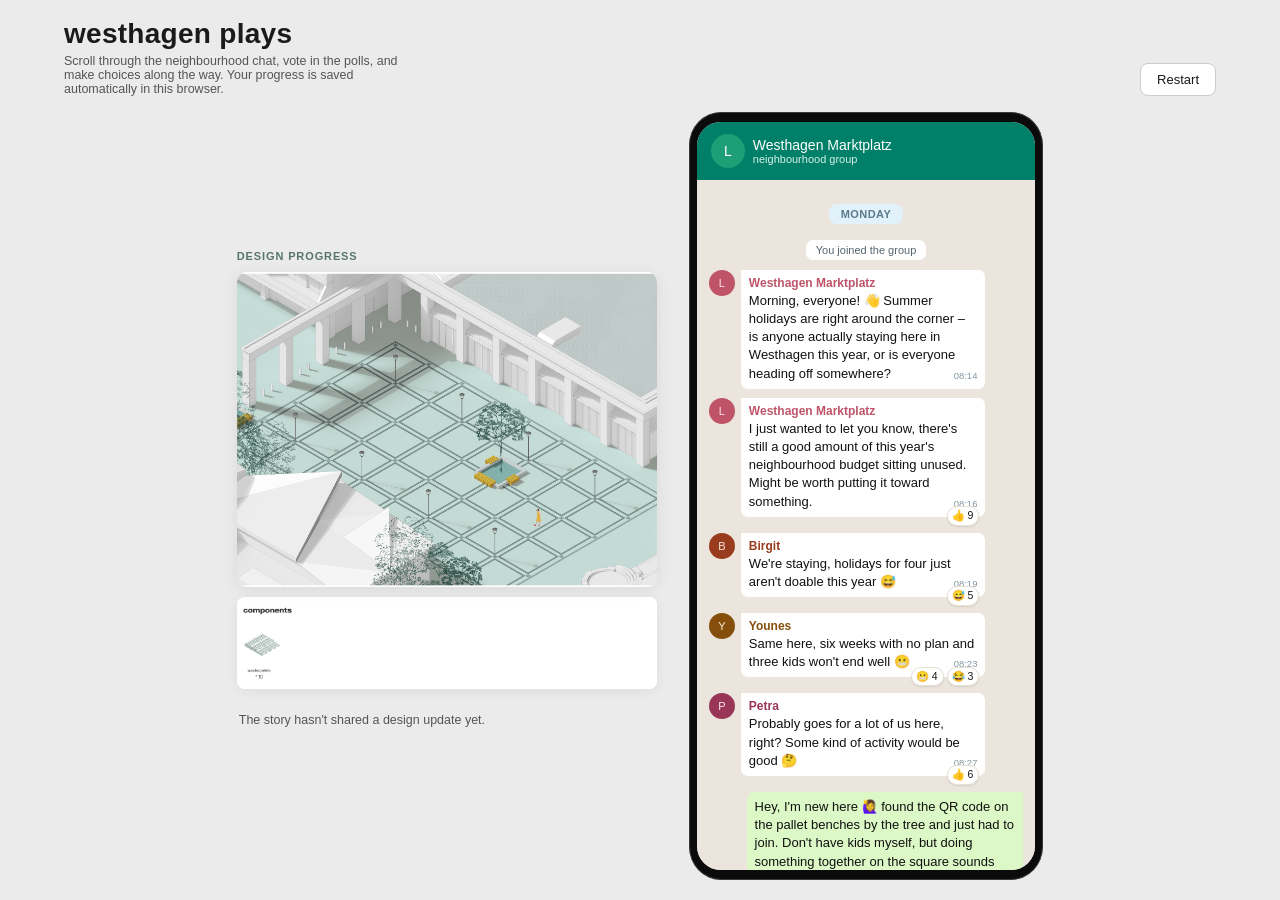
==== demo/WesthagenMarktplatz_Interactive/index.html @ 63fa0240 "Add Demo 3: WesthagenMarktplatz Interactive (scrollable, iPad-tuned) Scrollable/interactive rebuild " ====
<!DOCTYPE html>
<html lang="en">
<head>
<meta charset="UTF-8">
<meta name="viewport" content="width=device-width, initial-scale=1">
<title>Westhagen Plays — Interactive Chat</title>
<link rel="stylesheet" href="style.css">
</head>
<body>

<header class="pagehead">
  <div>
    <h1>westhagen plays</h1>
    <p>Scroll through the neighbourhood chat, vote in the polls, and make choices along the way. Your progress is saved automatically in this browser.</p>
  </div>
  <button class="restart-btn" id="restartBtn" type="button">Restart</button>
</header>

<main class="layout">
  <section class="design-col" aria-label="Current design stage">
    <div class="stage-label">Design progress</div>
    <div class="stage-frame">
      <img id="stageIso" alt="Current design stage">
    </div>
    <div class="materials-strip">
      <img id="stageMaterials" alt="Materials for current stage">
    </div>
    <p class="stage-caption" id="stageCaption">The story hasn't shared a design update yet.</p>
  </section>

  <section class="phone-wrap" aria-label="Chat">
    <div class="phone-frame">
      <div class="screen">
        <div class="waheader">
          <div class="avatar">L</div>
          <div class="meta">
            <div class="title">Westhagen Marktplatz</div>
            <div class="sub">neighbourhood group</div>
          </div>
        </div>
        <div class="chatbody" id="chatbody"></div>
      </div>
    </div>
  </section>
</main>

<script src="story.js"></script>
<script src="engine.js"></script>
</body>
</html>
---- demo/WesthagenMarktplatz_Interactive/style.css ----
:root{
  --font-display: 'BB Torsos Pro', 'Inter', -apple-system, BlinkMacSystemFont, "Segoe UI", Roboto, Helvetica, Arial, sans-serif;
  --font-sans: -apple-system, BlinkMacSystemFont, "Segoe UI", Roboto, Helvetica, Arial, sans-serif;
  --ink:#1a1a1a;
  --accent-terracotta:#c0505d;
  --accent-yellow:#dbbb43;
  --accent-sage:#57756d;
}
*{box-sizing:border-box;}
html,body{height:100%;}
/*
  Primary target: iPad 11" (2360×1640 px @264ppi, e.g. iPad Air 11"/iPad Pro 11"),
  landscape, device pixel ratio 2 → logical/CSS viewport ≈ 1180×820px.
  Layout is built with 100vh + flex + aspect-ratio (not hardcoded px) so it locks
  to that viewport exactly while still holding up if Safari's chrome shaves a
  few px off, or the page is opened at a nearby size.
*/
body{
  margin:0; background:#ebebeb; font-family:var(--font-display); color:var(--ink);
  display:flex; flex-direction:column; align-items:center; height:100vh; overflow:hidden;
}

/* ── page header ── */
.pagehead{
  flex:0 0 auto; width:100%; max-width:1200px; padding:18px 24px 8px; display:flex;
  justify-content:space-between; align-items:flex-end; gap:16px;
}
.pagehead h1{margin:0; font-size:clamp(20px,2.6vw,28px); letter-spacing:.01em;}
.pagehead p{margin:4px 0 0; font-size:12.5px; color:#555; max-width:52ch;}
.restart-btn{
  flex:0 0 auto; border:1px solid #ccc; background:#fff; border-radius:8px;
  padding:8px 16px; font-size:13px; font-family:var(--font-sans); cursor:pointer;
  color:var(--ink); transition:background .15s ease;
}
.restart-btn:hover{background:#f2f2f2;}

/* ── layout ── */
.layout{
  flex:1 1 auto; min-height:0; width:100%; max-width:1200px; padding:8px 24px 20px;
  display:flex; gap:32px; align-items:stretch; justify-content:center;
}

/* ── left: design column ── */
.design-col{
  flex:0 1 420px; min-width:0; align-self:center;
  display:flex; flex-direction:column; gap:10px;
}
.design-col .stage-frame{
  border-radius:10px; overflow:hidden; background:#fff; box-shadow:0 2px 16px rgba(0,0,0,.08);
  aspect-ratio:4/3; position:relative;
}
.design-col .stage-frame img{
  width:100%; height:100%; object-fit:cover; display:block;
  opacity:0; transition:opacity .4s ease;
}
.design-col .stage-frame img.shown{opacity:1;}
.design-col .materials-strip{
  border-radius:8px; overflow:hidden; background:#fff; box-shadow:0 2px 12px rgba(0,0,0,.06);
}
.design-col .materials-strip img{width:100%; display:block;}
.design-col .stage-caption{font-size:12.5px; color:#555; line-height:1.4; padding:0 2px;}
.design-col .stage-label{
  font-size:11px; font-weight:700; letter-spacing:.08em; text-transform:uppercase;
  color:var(--accent-sage);
}

/* ── right: phone ── */
.phone-wrap{flex:0 0 auto; height:100%; display:flex; align-items:center; justify-content:center;}
.phone-frame{
  /* fixed 19.5:9 phone aspect ratio, always — height comes from the available
     row height, width is derived from it, never the other way round */
  height:100%; max-height:100%; width:auto; aspect-ratio:9/19.5;
  overflow:hidden; background:#0b0b0b; border-radius:9%/4.3%; padding:2.5% 2%;
  border:1px solid #3a3a3a; display:flex; flex-direction:column;
}
.screen{
  flex:1 1 auto; min-height:0; min-width:0; background:#ECE5DD;
  border-radius:7%/3.2%; overflow:hidden; display:flex; flex-direction:column;
  font-family:var(--font-sans); position:relative;
}
.waheader{
  flex:0 0 auto; background:#008069; display:flex; align-items:center;
  gap:8px; padding:12px 14px; color:#fff;
}
.waheader .avatar{
  width:34px; height:34px; border-radius:50%; background:#1d9e75;
  display:flex; align-items:center; justify-content:center; font-size:14px;
  font-weight:500; flex-shrink:0;
}
.waheader .meta{flex:1; min-width:0;}
.waheader .title{font-size:14px; font-weight:500;}
.waheader .sub{font-size:11px; color:#d7efe8;}
.chatbody{
  flex:1 1 auto; min-height:0; background:#ECE5DD;
  padding:14px 12px 8px; display:flex; flex-direction:column; gap:2px;
  overflow-y:auto; scroll-behavior:smooth;
}
.row{display:flex; gap:6px; max-width:88%; margin-bottom:7px; opacity:0; transform:translateY(6px);}
.row.in{animation:rise .28s ease forwards;}
.row.outgoing{align-self:flex-end;}
.row.has-reactions{margin-bottom:14px;}
@keyframes rise{to{opacity:1; transform:translateY(0);}}
.av{
  width:26px; height:26px; border-radius:50%; display:flex; align-items:center;
  justify-content:center; font-size:11px; font-weight:500; flex-shrink:0; color:#fff;
}
.bubble{background:#fff; border-radius:0 7px 7px 7px; padding:6px 8px 6px; position:relative; min-width:0;}
.bubble.outgoing{background:#dcf8c6; border-radius:7px 0 7px 7px;}
.bubble .name{font-size:12px; font-weight:600; margin-bottom:2px;}
.bubble .text{font-size:13px; color:#111; line-height:1.4; white-space:pre-wrap;}
.time{font-size:9.5px; color:#8696a0; float:right; margin-left:8px; margin-top:4px;}
.system{text-align:center; margin:6px 0 10px; align-self:center; opacity:0;}
.system.in{animation:rise .28s ease forwards;}
.system span{background:#fff; color:#54656f; font-size:11px; padding:4px 10px; border-radius:7px;}
.system.event span{background:var(--accent-terracotta); color:#fff; font-weight:600;}
.date-sep{text-align:center; margin:10px 0; align-self:center; opacity:0;}
.date-sep.in{animation:rise .28s ease forwards;}
.date-sep span{
  background:#e1f2fb; color:#5a7a8a; font-size:11px; font-weight:600;
  padding:4px 12px; border-radius:8px; text-transform:uppercase; letter-spacing:.04em;
}
.msg-reactions{position:absolute; bottom:-9px; right:6px; display:flex; gap:3px;}
.bubble.outgoing .msg-reactions{right:auto; left:6px;}
.reaction-pill{
  background:#fff; border:1px solid #e7e0d4; border-radius:10px;
  padding:1px 5px 1px 4px; font-size:10.5px; line-height:1.5;
  display:inline-flex; align-items:center; gap:3px; box-shadow:0 1px 2px rgba(0,0,0,.10);
  white-space:nowrap;
}

/* ── polls ── */
.poll-bubble{background:#fff; border-radius:0 7px 7px 7px; padding:8px 9px; min-width:210px;}
.poll-bubble .name{font-size:12px; font-weight:600; margin-bottom:5px;}
.poll-q{font-size:13px; font-weight:600; color:#111; line-height:1.3; margin-bottom:7px;}
.poll-opt{
  position:relative; overflow:hidden; border:1px solid #d7dbdd; border-radius:7px;
  padding:7px 9px; margin-bottom:5px; font-size:12.5px; color:#111; cursor:pointer;
  transition:border-color .2s ease;
}
.poll-opt:hover{border-color:#b9c0c4;}
.poll-opt.disabled{cursor:default;}
.poll-fill{position:absolute; inset:0; width:0%; background:rgba(87,117,109,.16); transition:width .6s ease; z-index:0;}
.poll-opt-row{position:relative; z-index:1; display:flex; align-items:center; gap:7px;}
.poll-opt .dot{
  width:14px; height:14px; border-radius:50%; border:1.5px solid #8696a0; display:inline-block;
  flex-shrink:0; transition:background .2s ease,border-color .2s ease;
}
.poll-opt.multi .dot{border-radius:4px;}
.poll-opt .dot.selected{background:var(--accent-sage); border-color:var(--accent-sage);}
.poll-label{flex:1 1 auto;}
.poll-pct{font-weight:700; color:var(--accent-sage); font-size:11.5px; display:none;}
.poll-opt.voted .poll-pct{display:inline;}
.poll-meta{display:flex; justify-content:space-between; margin-top:2px;}
.poll-total-votes{font-size:9.5px; color:#8696a0;}
.poll-submit{
  margin-top:2px; width:100%; border:none; background:var(--accent-sage); color:#fff;
  border-radius:7px; padding:7px 0; font-size:12px; font-weight:600; font-family:inherit;
  cursor:pointer;
}
.poll-submit:disabled{opacity:.5; cursor:default;}

/* ── image / file bubbles ── */
.img-msg-bubble{background:#fff; border-radius:0 7px 7px 7px; padding:4px; max-width:220px;}
.img-msg-bubble .name{font-size:12px; font-weight:600; margin:2px 6px 5px;}
.img-msg-bubble .img-wrap{border-radius:6px; overflow:hidden; line-height:0;}
.img-msg-bubble .img-wrap img{width:100%; display:block;}
.img-msg-bubble .caption{font-size:11.5px; color:#333; padding:6px 6px 2px; line-height:1.35;}
.file-msg-bubble{background:#fff; border-radius:0 7px 7px 7px; padding:8px 9px; max-width:230px;}
.file-msg-bubble .name{font-size:12px; font-weight:600; margin-bottom:5px;}
.file-card{display:flex; align-items:center; gap:8px;}
.file-card .file-icon{
  width:34px; height:34px; border-radius:6px; background:#c5453f; color:#fff;
  display:flex; align-items:center; justify-content:center; font-size:16px; flex-shrink:0;
}
.file-card .file-meta{min-width:0; overflow:hidden;}
.file-card .file-name{font-size:11.5px; font-weight:700; color:#111; white-space:nowrap; overflow:hidden; text-overflow:ellipsis;}
.file-card .file-sub{font-size:10px; color:#8696a0; margin-top:1px;}

/* ── choice points ── */
.choice-block{align-self:center; max-width:92%; margin:10px 0 16px; opacity:0;}
.choice-block.in{animation:rise .28s ease forwards;}
.choice-prompt{font-size:12px; color:#54656f; text-align:center; margin-bottom:8px;}
.choice-buttons{display:flex; flex-direction:column; gap:7px;}
.choice-btn{
  border:1.5px solid var(--accent-sage); background:#fff; color:var(--accent-sage);
  border-radius:16px; padding:8px 16px; font-size:12.5px; font-weight:600;
  font-family:var(--font-sans); cursor:pointer; transition:background .15s ease,color .15s ease;
}
.choice-btn:hover{background:var(--accent-sage); color:#fff;}
.choice-btn.chosen{background:var(--accent-sage); color:#fff;}

/* ── ending ── */
.ending-block{
  align-self:center; max-width:92%; text-align:center; margin:18px 0; opacity:0;
  background:#fff; border-radius:10px; padding:16px 18px; box-shadow:0 2px 10px rgba(0,0,0,.08);
}
.ending-block.in{animation:rise .28s ease forwards;}
.ending-block .ending-title{
  font-size:13px; font-weight:700; letter-spacing:.06em; text-transform:uppercase;
  color:var(--accent-terracotta); margin-bottom:6px;
}
.ending-block .ending-text{font-size:13px; color:#333; line-height:1.45;}

/* ── typing indicator ── */
.typing-bubble{background:#fff; border-radius:0 7px 7px 7px; padding:9px 12px; display:flex; gap:4px; align-items:center;}
.typing-bubble .dot{width:5px; height:5px; border-radius:50%; background:#8696a0; animation:bounce 1s infinite ease-in-out;}
.typing-bubble .dot:nth-child(2){animation-delay:.15s;}
.typing-bubble .dot:nth-child(3){animation-delay:.3s;}
@keyframes bounce{0%,80%,100%{transform:translateY(0); opacity:.4;} 40%{transform:translateY(-3px); opacity:1;}}

.row.instant, .system.instant, .date-sep.instant, .choice-block.instant, .ending-block.instant{
  animation:none; opacity:1; transform:none;
}

@media (max-width:820px){
  /* narrower than the iPad target: fall back to a normally-scrolling page with
     the design column and phone stacked, phone still locked to 19.5:9 */
  html,body{height:auto; min-height:100%;}
  body{overflow:visible;}
  .layout{flex-direction:column; align-items:center; overflow:visible;}
  .design-col{align-self:center; max-width:min(420px,92vw); width:100%;}
  .phone-wrap{height:auto;}
  .phone-frame{height:70vh; max-height:70vh;}
}
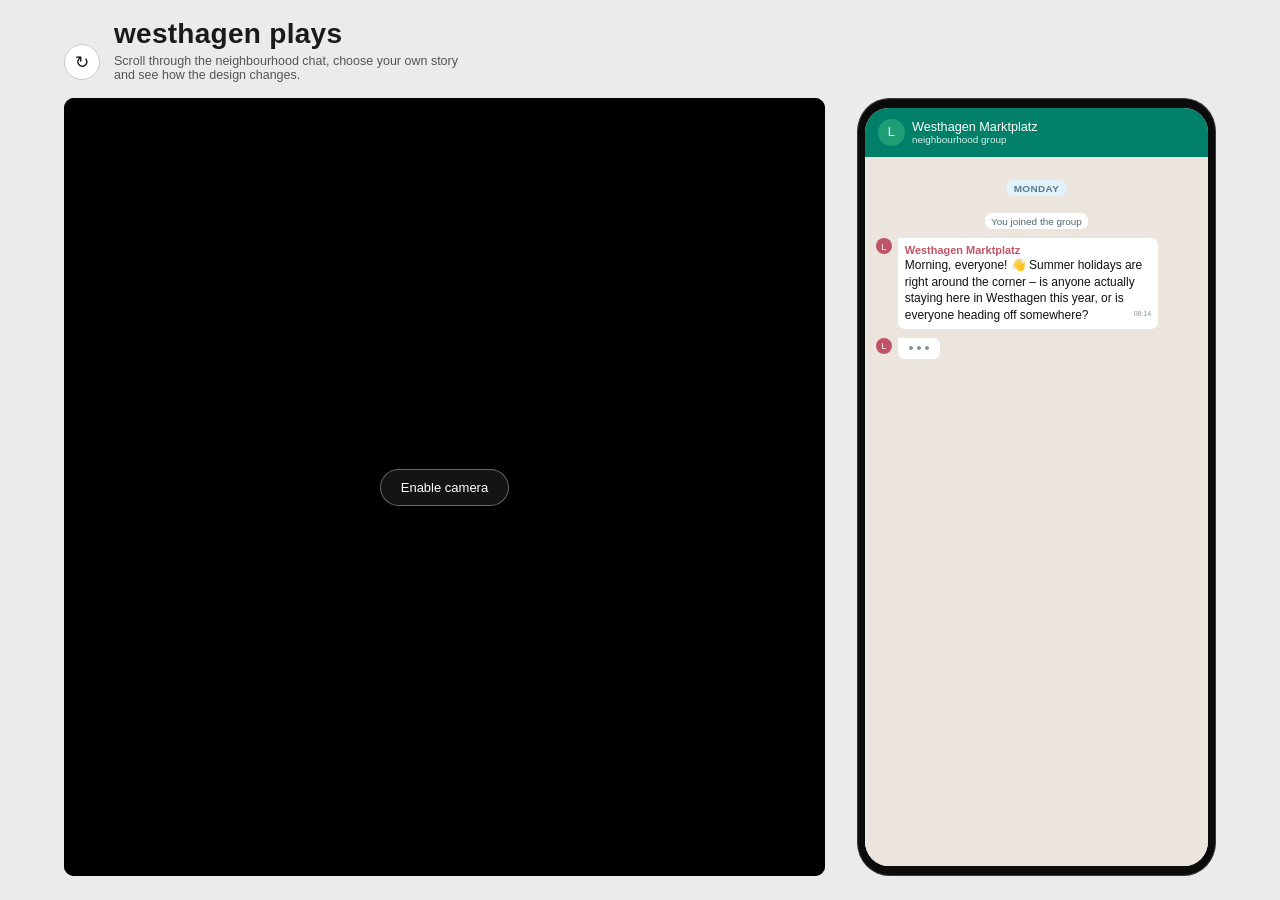
==== commit 47dbb8ed: "Overhaul layout: full-height phone on the right, live camera placeholder - Replaced the design-progr" ====
--- a/demo/WesthagenMarktplatz_Interactive/index.html
+++ b/demo/WesthagenMarktplatz_Interactive/index.html
@@ -9,23 +9,18 @@
 <body>
 
 <header class="pagehead">
-  <div>
+  <button class="restart-btn" id="restartBtn" type="button" aria-label="Restart">&#8635;</button>
+  <div class="pagehead-text">
     <h1>westhagen plays</h1>
-    <p>Scroll through the neighbourhood chat, vote in the polls, and make choices along the way. Your progress is saved automatically in this browser.</p>
+    <p>Scroll through the neighbourhood chat, choose your own story and see how the design changes.</p>
   </div>
-  <button class="restart-btn" id="restartBtn" type="button">Restart</button>
 </header>
 
 <main class="layout">
-  <section class="design-col" aria-label="Current design stage">
-    <div class="stage-label">Design progress</div>
-    <div class="stage-frame">
-      <img id="stageIso" alt="Current design stage">
-    </div>
-    <div class="materials-strip">
-      <img id="stageMaterials" alt="Materials for current stage">
-    </div>
-    <p class="stage-caption" id="stageCaption">The story hasn't shared a design update yet.</p>
+  <section class="camera-col" aria-label="Camera view">
+    <video id="cameraFeed" class="camera-video" autoplay playsinline muted></video>
+    <button class="camera-enable-btn" id="cameraEnableBtn" type="button">Enable camera</button>
+    <p class="camera-status" id="cameraStatus" hidden></p>
   </section>
 
   <section class="phone-wrap" aria-label="Chat">
--- a/demo/WesthagenMarktplatz_Interactive/style.css
+++ b/demo/WesthagenMarktplatz_Interactive/style.css
@@ -11,65 +11,74 @@
 /*
   Primary target: iPad 11" (2360×1640 px @264ppi, e.g. iPad Air 11"/iPad Pro 11"),
   landscape, device pixel ratio 2 → logical/CSS viewport ≈ 1180×820px.
-  Layout is built with 100vh + flex + aspect-ratio (not hardcoded px) so it locks
-  to that viewport exactly while still holding up if Safari's chrome shaves a
-  few px off, or the page is opened at a nearby size.
+
+  iPadOS Safari note: raw vh/dvh/svh on body proved unreliable here — on
+  first paint, landscape can briefly report portrait-ish viewport metrics,
+  and iOS's compact toolbar can also change the visible height after load.
+  engine.js measures the real visible height via visualViewport and sets
+  body's height directly (inline style, proactively re-applied a few times
+  and on resize/orientationchange) — everything below (.layout, .camera-col,
+  .phone-frame) just inherits a normal percentage-height chain from that,
+  which is a plain, reliable flexbox pattern once body's own height is right.
+  min-height below is only the pre-JS/no-JS fallback.
 */
 body{
   margin:0; background:#ebebeb; font-family:var(--font-display); color:var(--ink);
-  display:flex; flex-direction:column; align-items:center; height:100vh; overflow:hidden;
+  display:flex; flex-direction:column; align-items:center; min-height:100vh;
 }
 
 /* ── page header ── */
 .pagehead{
   flex:0 0 auto; width:100%; max-width:1200px; padding:18px 24px 8px; display:flex;
-  justify-content:space-between; align-items:flex-end; gap:16px;
-}
-.pagehead h1{margin:0; font-size:clamp(20px,2.6vw,28px); letter-spacing:.01em;}
-.pagehead p{margin:4px 0 0; font-size:12.5px; color:#555; max-width:52ch;}
+  align-items:flex-end; gap:14px;
+}
+.pagehead-text h1{margin:0; font-size:clamp(20px,2.6vw,28px); letter-spacing:.01em;}
+.pagehead-text p{margin:4px 0 0; font-size:12.5px; color:#555; max-width:52ch;}
 .restart-btn{
-  flex:0 0 auto; border:1px solid #ccc; background:#fff; border-radius:8px;
-  padding:8px 16px; font-size:13px; font-family:var(--font-sans); cursor:pointer;
-  color:var(--ink); transition:background .15s ease;
+  flex:0 0 auto; width:36px; height:36px; border-radius:50%;
+  border:1px solid #ccc; background:#fff; font-size:17px; line-height:1;
+  font-family:var(--font-sans); cursor:pointer; color:var(--ink);
+  display:flex; align-items:center; justify-content:center;
+  transition:background .15s ease; margin-bottom:2px;
 }
 .restart-btn:hover{background:#f2f2f2;}
 
 /* ── layout ── */
 .layout{
-  flex:1 1 auto; min-height:0; width:100%; max-width:1200px; padding:8px 24px 20px;
-  display:flex; gap:32px; align-items:stretch; justify-content:center;
-}
-
-/* ── left: design column ── */
-.design-col{
-  flex:0 1 420px; min-width:0; align-self:center;
-  display:flex; flex-direction:column; gap:10px;
-}
-.design-col .stage-frame{
-  border-radius:10px; overflow:hidden; background:#fff; box-shadow:0 2px 16px rgba(0,0,0,.08);
-  aspect-ratio:4/3; position:relative;
-}
-.design-col .stage-frame img{
-  width:100%; height:100%; object-fit:cover; display:block;
-  opacity:0; transition:opacity .4s ease;
-}
-.design-col .stage-frame img.shown{opacity:1;}
-.design-col .materials-strip{
-  border-radius:8px; overflow:hidden; background:#fff; box-shadow:0 2px 12px rgba(0,0,0,.06);
-}
-.design-col .materials-strip img{width:100%; display:block;}
-.design-col .stage-caption{font-size:12.5px; color:#555; line-height:1.4; padding:0 2px;}
-.design-col .stage-label{
-  font-size:11px; font-weight:700; letter-spacing:.08em; text-transform:uppercase;
-  color:var(--accent-sage);
+  flex:1 1 auto; min-height:0; width:100%; max-width:1200px; padding:8px 24px 24px;
+  display:flex; gap:32px; align-items:stretch;
+}
+
+/* ── left: camera placeholder ── */
+.camera-col{
+  flex:1 1 auto; min-width:0; height:100%; position:relative;
+  background:#000; border-radius:10px; overflow:hidden;
+  display:flex; align-items:center; justify-content:center;
+}
+.camera-video{
+  position:absolute; inset:0; width:100%; height:100%; object-fit:cover;
+  display:block; background:#000;
+}
+.camera-enable-btn{
+  position:relative; z-index:1; border:1px solid rgba(255,255,255,.35);
+  background:rgba(255,255,255,.08); color:#fff; border-radius:20px;
+  padding:10px 20px; font-size:13px; font-family:var(--font-sans); cursor:pointer;
+  transition:background .15s ease;
+}
+.camera-enable-btn:hover{background:rgba(255,255,255,.16);}
+.camera-enable-btn[hidden]{display:none;}
+.camera-status{
+  position:absolute; bottom:16px; left:16px; right:16px; z-index:1; margin:0;
+  color:#aaa; font-size:11px; text-align:center; font-family:var(--font-sans);
 }
 
 /* ── right: phone ── */
 .phone-wrap{flex:0 0 auto; height:100%; display:flex; align-items:center; justify-content:center;}
 .phone-frame{
-  /* fixed 19.5:9 phone aspect ratio, always — height comes from the available
-     row height, width is derived from it, never the other way round */
-  height:100%; max-height:100%; width:auto; aspect-ratio:9/19.5;
+  /* fixed 19.5:9 phone aspect ratio, always — height is 100% of the row
+     (see body height note above), width is derived from it via
+     aspect-ratio, never the other way round */
+  height:100%; width:auto; aspect-ratio:9/19.5;
   overflow:hidden; background:#0b0b0b; border-radius:9%/4.3%; padding:2.5% 2%;
   border:1px solid #3a3a3a; display:flex; flex-direction:column;
 }
@@ -77,113 +86,150 @@
   flex:1 1 auto; min-height:0; min-width:0; background:#ECE5DD;
   border-radius:7%/3.2%; overflow:hidden; display:flex; flex-direction:column;
   font-family:var(--font-sans); position:relative;
+  /*
+    The phone has to stay narrow to hit a 19.5:9 ratio inside iPad landscape's
+    limited height (≈290-320px wide, well under a real phone's ~375-430px).
+    All chat typography/spacing below is in em, relative to this base
+    font-size, using "designed at a 375px-wide screen" as the reference
+    (px ÷ 16 = em). --chat-scale is set by engine.js from an actual measured
+    pixel width (phoneFrame.getBoundingClientRect()), not a CSS container
+    query — cqw was tried first, but iPadOS Safari resolved it against a
+    stale/wrong container size on first paint (same class of bug as the
+    viewport-height issue elsewhere in this file), making every message
+    balloon to nearly full-screen size. A JS-measured value doesn't have
+    that timing dependency and is corrected proactively by the same
+    correctPhoneFrameHeight() retries already in engine.js.
+  */
+  font-size:calc(16px * var(--chat-scale, 1));
 }
 .waheader{
   flex:0 0 auto; background:#008069; display:flex; align-items:center;
-  gap:8px; padding:12px 14px; color:#fff;
+  gap:0.492em; padding:0.75em 0.867em; color:#fff;
 }
 .waheader .avatar{
-  width:34px; height:34px; border-radius:50%; background:#1d9e75;
-  display:flex; align-items:center; justify-content:center; font-size:14px;
+  width:2.133em; height:2.133em; border-radius:50%; background:#1d9e75;
+  display:flex; align-items:center; justify-content:center; font-size:0.867em;
   font-weight:500; flex-shrink:0;
 }
 .waheader .meta{flex:1; min-width:0;}
-.waheader .title{font-size:14px; font-weight:500;}
-.waheader .sub{font-size:11px; color:#d7efe8;}
+.waheader .title{font-size:0.867em; font-weight:500;}
+.waheader .sub{font-size:0.68em; color:#d7efe8;}
 .chatbody{
   flex:1 1 auto; min-height:0; background:#ECE5DD;
-  padding:14px 12px 8px; display:flex; flex-direction:column; gap:2px;
+  padding:0.867em 0.75em 0.492em; display:flex; flex-direction:column; gap:0.117em;
   overflow-y:auto; scroll-behavior:smooth;
-}
-.row{display:flex; gap:6px; max-width:88%; margin-bottom:7px; opacity:0; transform:translateY(6px);}
-.row.in{animation:rise .28s ease forwards;}
+  /* stop the scroll from "spilling over" into body once you hit the top/bottom */
+  overscroll-behavior-y:contain;
+}
+/* invisible — keeps chatbody scrollable even when only one message has been
+   revealed, so messages can pop in as you scroll instead of a whole
+   screenful appearing at once */
+.reveal-spacer{flex:0 0 auto; height:110px;}
+/* shown once the scripted intro finishes, removed on the first scroll-driven reveal */
+.intro-hint{
+  align-self:center; text-align:center; opacity:0; transform:translateY(32px);
+  margin:0.5em 0; color:#7d8a86;
+}
+.intro-hint.in{animation:rise .38s cubic-bezier(.2,.7,.3,1) forwards;}
+.intro-hint-text{
+  font-size:0.75em; font-weight:600; text-transform:uppercase; letter-spacing:.06em;
+}
+.intro-hint-arrow{
+  font-size:1.3em; line-height:1; margin-top:0.3em;
+  animation:introBounce 1.4s ease-in-out infinite;
+}
+@keyframes introBounce{0%,100%{transform:translateY(0);} 50%{transform:translateY(6px);}}
+.row{display:flex; gap:0.375em; max-width:88%; margin-bottom:0.445em; opacity:0; transform:translateY(32px);}
+.row.in{animation:rise .38s cubic-bezier(.2,.7,.3,1) forwards;}
 .row.outgoing{align-self:flex-end;}
-.row.has-reactions{margin-bottom:14px;}
+.row.has-reactions{margin-bottom:0.867em;}
 @keyframes rise{to{opacity:1; transform:translateY(0);}}
 .av{
-  width:26px; height:26px; border-radius:50%; display:flex; align-items:center;
-  justify-content:center; font-size:11px; font-weight:500; flex-shrink:0; color:#fff;
-}
-.bubble{background:#fff; border-radius:0 7px 7px 7px; padding:6px 8px 6px; position:relative; min-width:0;}
+  width:1.617em; height:1.617em; border-radius:50%; display:flex; align-items:center;
+  justify-content:center; font-size:0.68em; font-weight:500; flex-shrink:0; color:#fff;
+}
+.bubble{background:#fff; border-radius:0 7px 7px 7px; padding:0.375em 0.492em 0.375em; position:relative; min-width:0;}
 .bubble.outgoing{background:#dcf8c6; border-radius:7px 0 7px 7px;}
-.bubble .name{font-size:12px; font-weight:600; margin-bottom:2px;}
-.bubble .text{font-size:13px; color:#111; line-height:1.4; white-space:pre-wrap;}
-.time{font-size:9.5px; color:#8696a0; float:right; margin-left:8px; margin-top:4px;}
-.system{text-align:center; margin:6px 0 10px; align-self:center; opacity:0;}
-.system.in{animation:rise .28s ease forwards;}
-.system span{background:#fff; color:#54656f; font-size:11px; padding:4px 10px; border-radius:7px;}
+.bubble .name{font-size:0.75em; font-weight:600; margin-bottom:0.117em;}
+.bubble .text{font-size:0.82em; color:#111; line-height:1.4; white-space:pre-wrap;}
+.time{font-size:0.586em; color:#8696a0; float:right; margin-left:0.492em; margin-top:0.258em;}
+.system{text-align:center; margin:0.375em 0 0.633em; align-self:center; opacity:0; transform:translateY(32px);}
+.system.in{animation:rise .38s cubic-bezier(.2,.7,.3,1) forwards;}
+.system span{background:#fff; color:#54656f; font-size:0.68em; padding:0.258em 0.633em; border-radius:7px;}
 .system.event span{background:var(--accent-terracotta); color:#fff; font-weight:600;}
-.date-sep{text-align:center; margin:10px 0; align-self:center; opacity:0;}
-.date-sep.in{animation:rise .28s ease forwards;}
+.date-sep{text-align:center; margin:0.633em 0; align-self:center; opacity:0; transform:translateY(32px);}
+.date-sep.in{animation:rise .38s cubic-bezier(.2,.7,.3,1) forwards;}
 .date-sep span{
-  background:#e1f2fb; color:#5a7a8a; font-size:11px; font-weight:600;
-  padding:4px 12px; border-radius:8px; text-transform:uppercase; letter-spacing:.04em;
-}
-.msg-reactions{position:absolute; bottom:-9px; right:6px; display:flex; gap:3px;}
-.bubble.outgoing .msg-reactions{right:auto; left:6px;}
+  background:#e1f2fb; color:#5a7a8a; font-size:0.68em; font-weight:600;
+  padding:0.258em 0.75em; border-radius:8px; text-transform:uppercase; letter-spacing:.04em;
+}
+.msg-reactions{position:absolute; bottom:-9px; right:0.375em; display:flex; gap:0.188em;}
+.bubble.outgoing .msg-reactions{right:auto; left:0.375em;}
 .reaction-pill{
   background:#fff; border:1px solid #e7e0d4; border-radius:10px;
-  padding:1px 5px 1px 4px; font-size:10.5px; line-height:1.5;
-  display:inline-flex; align-items:center; gap:3px; box-shadow:0 1px 2px rgba(0,0,0,.10);
+  padding:0.07em 0.305em 0.07em 0.258em; font-size:0.656em; line-height:1.5;
+  display:inline-flex; align-items:center; gap:0.188em; box-shadow:0 1px 2px rgba(0,0,0,.10);
   white-space:nowrap;
 }
 
 /* ── polls ── */
-.poll-bubble{background:#fff; border-radius:0 7px 7px 7px; padding:8px 9px; min-width:210px;}
-.poll-bubble .name{font-size:12px; font-weight:600; margin-bottom:5px;}
-.poll-q{font-size:13px; font-weight:600; color:#111; line-height:1.3; margin-bottom:7px;}
+.poll-bubble{background:#fff; border-radius:0 7px 7px 7px; padding:0.492em 0.563em; min-width:13.125em;}
+.poll-bubble .name{font-size:0.75em; font-weight:600; margin-bottom:0.305em;}
+.poll-q{font-size:0.82em; font-weight:600; color:#111; line-height:1.3; margin-bottom:0.445em;}
 .poll-opt{
   position:relative; overflow:hidden; border:1px solid #d7dbdd; border-radius:7px;
-  padding:7px 9px; margin-bottom:5px; font-size:12.5px; color:#111; cursor:pointer;
+  padding:0.445em 0.563em; margin-bottom:0.305em; font-size:0.773em; color:#111; cursor:pointer;
   transition:border-color .2s ease;
 }
 .poll-opt:hover{border-color:#b9c0c4;}
 .poll-opt.disabled{cursor:default;}
 .poll-fill{position:absolute; inset:0; width:0%; background:rgba(87,117,109,.16); transition:width .6s ease; z-index:0;}
-.poll-opt-row{position:relative; z-index:1; display:flex; align-items:center; gap:7px;}
+.poll-opt-row{position:relative; z-index:1; display:flex; align-items:center; gap:0.445em;}
 .poll-opt .dot{
-  width:14px; height:14px; border-radius:50%; border:1.5px solid #8696a0; display:inline-block;
+  width:0.867em; height:0.867em; min-width:10px; min-height:10px; border-radius:50%;
+  border:1.5px solid #8696a0; display:inline-block;
   flex-shrink:0; transition:background .2s ease,border-color .2s ease;
 }
 .poll-opt.multi .dot{border-radius:4px;}
 .poll-opt .dot.selected{background:var(--accent-sage); border-color:var(--accent-sage);}
 .poll-label{flex:1 1 auto;}
-.poll-pct{font-weight:700; color:var(--accent-sage); font-size:11.5px; display:none;}
+.poll-pct{font-weight:700; color:var(--accent-sage); font-size:0.727em; display:none;}
 .poll-opt.voted .poll-pct{display:inline;}
-.poll-meta{display:flex; justify-content:space-between; margin-top:2px;}
-.poll-total-votes{font-size:9.5px; color:#8696a0;}
+.poll-meta{display:flex; justify-content:space-between; margin-top:0.117em;}
+.poll-total-votes{font-size:0.586em; color:#8696a0;}
 .poll-submit{
-  margin-top:2px; width:100%; border:none; background:var(--accent-sage); color:#fff;
-  border-radius:7px; padding:7px 0; font-size:12px; font-weight:600; font-family:inherit;
+  margin-top:0.117em; width:100%; border:none; background:var(--accent-sage); color:#fff;
+  border-radius:7px; padding:0.445em 0; font-size:0.75em; font-weight:600; font-family:inherit;
   cursor:pointer;
 }
 .poll-submit:disabled{opacity:.5; cursor:default;}
 
 /* ── image / file bubbles ── */
-.img-msg-bubble{background:#fff; border-radius:0 7px 7px 7px; padding:4px; max-width:220px;}
-.img-msg-bubble .name{font-size:12px; font-weight:600; margin:2px 6px 5px;}
+.img-msg-bubble{background:#fff; border-radius:0 7px 7px 7px; padding:0.258em; max-width:13.758em;}
+.img-msg-bubble .name{font-size:0.75em; font-weight:600; margin:0.117em 0.375em 0.305em;}
 .img-msg-bubble .img-wrap{border-radius:6px; overflow:hidden; line-height:0;}
 .img-msg-bubble .img-wrap img{width:100%; display:block;}
-.img-msg-bubble .caption{font-size:11.5px; color:#333; padding:6px 6px 2px; line-height:1.35;}
-.file-msg-bubble{background:#fff; border-radius:0 7px 7px 7px; padding:8px 9px; max-width:230px;}
-.file-msg-bubble .name{font-size:12px; font-weight:600; margin-bottom:5px;}
-.file-card{display:flex; align-items:center; gap:8px;}
+.img-msg-bubble .caption{font-size:0.727em; color:#333; padding:0.375em 0.375em 0.117em; line-height:1.35;}
+.file-msg-bubble{background:#fff; border-radius:0 7px 7px 7px; padding:0.492em 0.563em; max-width:14.367em;}
+.file-msg-bubble .name{font-size:0.75em; font-weight:600; margin-bottom:0.305em;}
+.file-card{display:flex; align-items:center; gap:0.492em;}
 .file-card .file-icon{
-  width:34px; height:34px; border-radius:6px; background:#c5453f; color:#fff;
-  display:flex; align-items:center; justify-content:center; font-size:16px; flex-shrink:0;
+  width:2.133em; height:2.133em; min-width:26px; min-height:26px; border-radius:6px;
+  background:#c5453f; color:#fff;
+  display:flex; align-items:center; justify-content:center; font-size:1.008em; flex-shrink:0;
 }
 .file-card .file-meta{min-width:0; overflow:hidden;}
-.file-card .file-name{font-size:11.5px; font-weight:700; color:#111; white-space:nowrap; overflow:hidden; text-overflow:ellipsis;}
-.file-card .file-sub{font-size:10px; color:#8696a0; margin-top:1px;}
+.file-card .file-name{font-size:0.727em; font-weight:700; color:#111; white-space:nowrap; overflow:hidden; text-overflow:ellipsis;}
+.file-card .file-sub{font-size:0.633em; color:#8696a0; margin-top:1px;}
 
 /* ── choice points ── */
-.choice-block{align-self:center; max-width:92%; margin:10px 0 16px; opacity:0;}
-.choice-block.in{animation:rise .28s ease forwards;}
-.choice-prompt{font-size:12px; color:#54656f; text-align:center; margin-bottom:8px;}
-.choice-buttons{display:flex; flex-direction:column; gap:7px;}
+.choice-block{align-self:center; max-width:92%; margin:10px 0 16px; opacity:0; transform:translateY(32px);}
+.choice-block.in{animation:rise .38s cubic-bezier(.2,.7,.3,1) forwards;}
+.choice-prompt{font-size:0.75em; color:#54656f; text-align:center; margin-bottom:0.492em;}
+.choice-buttons{display:flex; flex-direction:column; gap:0.445em;}
 .choice-btn{
   border:1.5px solid var(--accent-sage); background:#fff; color:var(--accent-sage);
-  border-radius:16px; padding:8px 16px; font-size:12.5px; font-weight:600;
+  border-radius:16px; padding:0.492em 1.008em; font-size:0.773em; font-weight:600;
   font-family:var(--font-sans); cursor:pointer; transition:background .15s ease,color .15s ease;
 }
 .choice-btn:hover{background:var(--accent-sage); color:#fff;}
@@ -192,18 +238,20 @@
 /* ── ending ── */
 .ending-block{
   align-self:center; max-width:92%; text-align:center; margin:18px 0; opacity:0;
-  background:#fff; border-radius:10px; padding:16px 18px; box-shadow:0 2px 10px rgba(0,0,0,.08);
-}
-.ending-block.in{animation:rise .28s ease forwards;}
+  transform:translateY(32px);
+  background:#fff; border-radius:10px; padding:1.008em 1.125em; box-shadow:0 2px 10px rgba(0,0,0,.08);
+}
+.ending-block.in{animation:rise .38s cubic-bezier(.2,.7,.3,1) forwards;}
 .ending-block .ending-title{
-  font-size:13px; font-weight:700; letter-spacing:.06em; text-transform:uppercase;
-  color:var(--accent-terracotta); margin-bottom:6px;
-}
-.ending-block .ending-text{font-size:13px; color:#333; line-height:1.45;}
+  font-size:0.82em; font-weight:700; letter-spacing:.06em; text-transform:uppercase;
+  color:var(--accent-terracotta); margin-bottom:0.375em;
+}
+.ending-block .ending-text{font-size:0.82em; color:#333; line-height:1.45;}
 
 /* ── typing indicator ── */
-.typing-bubble{background:#fff; border-radius:0 7px 7px 7px; padding:9px 12px; display:flex; gap:4px; align-items:center;}
-.typing-bubble .dot{width:5px; height:5px; border-radius:50%; background:#8696a0; animation:bounce 1s infinite ease-in-out;}
+.typing-bubble{background:#fff; border-radius:0 7px 7px 7px; padding:0.563em 0.75em; display:flex; gap:0.258em; align-items:center;}
+.typing-bubble.outgoing{background:#dcf8c6; border-radius:7px 0 7px 7px;}
+.typing-bubble .dot{width:0.305em; height:0.305em; min-width:4px; min-height:4px; border-radius:50%; background:#8696a0; animation:bounce 1s infinite ease-in-out;}
 .typing-bubble .dot:nth-child(2){animation-delay:.15s;}
 .typing-bubble .dot:nth-child(3){animation-delay:.3s;}
 @keyframes bounce{0%,80%,100%{transform:translateY(0); opacity:.4;} 40%{transform:translateY(-3px); opacity:1;}}
@@ -213,12 +261,10 @@
 }
 
 @media (max-width:820px){
-  /* narrower than the iPad target: fall back to a normally-scrolling page with
-     the design column and phone stacked, phone still locked to 19.5:9 */
-  html,body{height:auto; min-height:100%;}
-  body{overflow:visible;}
-  .layout{flex-direction:column; align-items:center; overflow:visible;}
-  .design-col{align-self:center; max-width:min(420px,92vw); width:100%;}
+  /* narrower than the iPad target: stack the camera box above the phone,
+     phone still locked to 19.5:9 */
+  .layout{flex-direction:column; align-items:center;}
+  .camera-col{width:100%; height:min(40vh,360px); flex:0 0 auto;}
   .phone-wrap{height:auto;}
-  .phone-frame{height:70vh; max-height:70vh;}
-}
+  .phone-frame{height:min(60vh,600px);}
+}
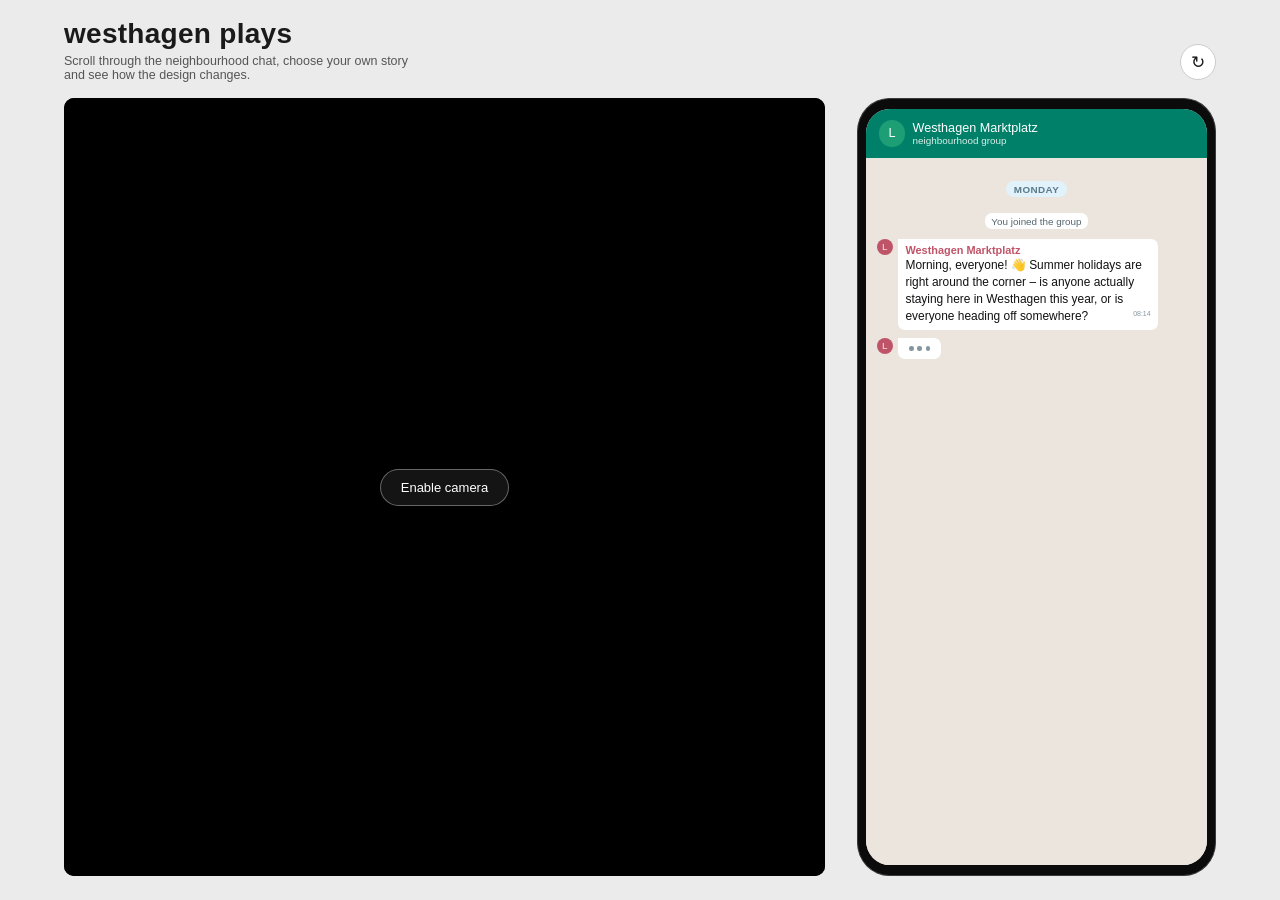
==== commit b8228a59: "Fix root cause of the growing-screen bug, thick bezel, and header order - body now has a definite `h" ====
--- a/demo/WesthagenMarktplatz_Interactive/index.html
+++ b/demo/WesthagenMarktplatz_Interactive/index.html
@@ -9,11 +9,11 @@
 <body>
 
 <header class="pagehead">
-  <button class="restart-btn" id="restartBtn" type="button" aria-label="Restart">&#8635;</button>
   <div class="pagehead-text">
     <h1>westhagen plays</h1>
     <p>Scroll through the neighbourhood chat, choose your own story and see how the design changes.</p>
   </div>
+  <button class="restart-btn" id="restartBtn" type="button" aria-label="Restart">&#8635;</button>
 </header>
 
 <main class="layout">
--- a/demo/WesthagenMarktplatz_Interactive/style.css
+++ b/demo/WesthagenMarktplatz_Interactive/style.css
@@ -20,17 +20,20 @@
   and on resize/orientationchange) — everything below (.layout, .camera-col,
   .phone-frame) just inherits a normal percentage-height chain from that,
   which is a plain, reliable flexbox pattern once body's own height is right.
-  min-height below is only the pre-JS/no-JS fallback.
+  The plain `height` (not min-height) below matters: with only a min-height,
+  body has no *definite* height until JS's inline style lands, so during
+  that window .layout/.phone-frame had nothing to size against and grew
+  with whatever chat content had rendered so far instead of staying fixed.
 */
 body{
   margin:0; background:#ebebeb; font-family:var(--font-display); color:var(--ink);
-  display:flex; flex-direction:column; align-items:center; min-height:100vh;
+  display:flex; flex-direction:column; align-items:center; height:100vh; overflow:hidden;
 }
 
 /* ── page header ── */
 .pagehead{
   flex:0 0 auto; width:100%; max-width:1200px; padding:18px 24px 8px; display:flex;
-  align-items:flex-end; gap:14px;
+  align-items:flex-end; justify-content:space-between; gap:14px;
 }
 .pagehead-text h1{margin:0; font-size:clamp(20px,2.6vw,28px); letter-spacing:.01em;}
 .pagehead-text p{margin:4px 0 0; font-size:12.5px; color:#555; max-width:52ch;}
@@ -77,9 +80,13 @@
 .phone-frame{
   /* fixed 19.5:9 phone aspect ratio, always — height is 100% of the row
      (see body height note above), width is derived from it via
-     aspect-ratio, never the other way round */
+     aspect-ratio, never the other way round. Bezel padding is a fixed px
+     value, not a percentage: percentage padding resolves against the
+     *width*, but that width itself is only known once aspect-ratio
+     resolves it from height — percentages here made the bezel render
+     much thicker than intended, presumably a resolution-order quirk. */
   height:100%; width:auto; aspect-ratio:9/19.5;
-  overflow:hidden; background:#0b0b0b; border-radius:9%/4.3%; padding:2.5% 2%;
+  overflow:hidden; background:#0b0b0b; border-radius:9%/4.3%; padding:10px 8px;
   border:1px solid #3a3a3a; display:flex; flex-direction:column;
 }
 .screen{
@@ -262,7 +269,9 @@
 
 @media (max-width:820px){
   /* narrower than the iPad target: stack the camera box above the phone,
-     phone still locked to 19.5:9 */
+     phone still locked to 19.5:9, and let the page scroll normally since
+     stacked content can be taller than one viewport */
+  body{height:auto; min-height:100%; overflow:visible;}
   .layout{flex-direction:column; align-items:center;}
   .camera-col{width:100%; height:min(40vh,360px); flex:0 0 auto;}
   .phone-wrap{height:auto;}
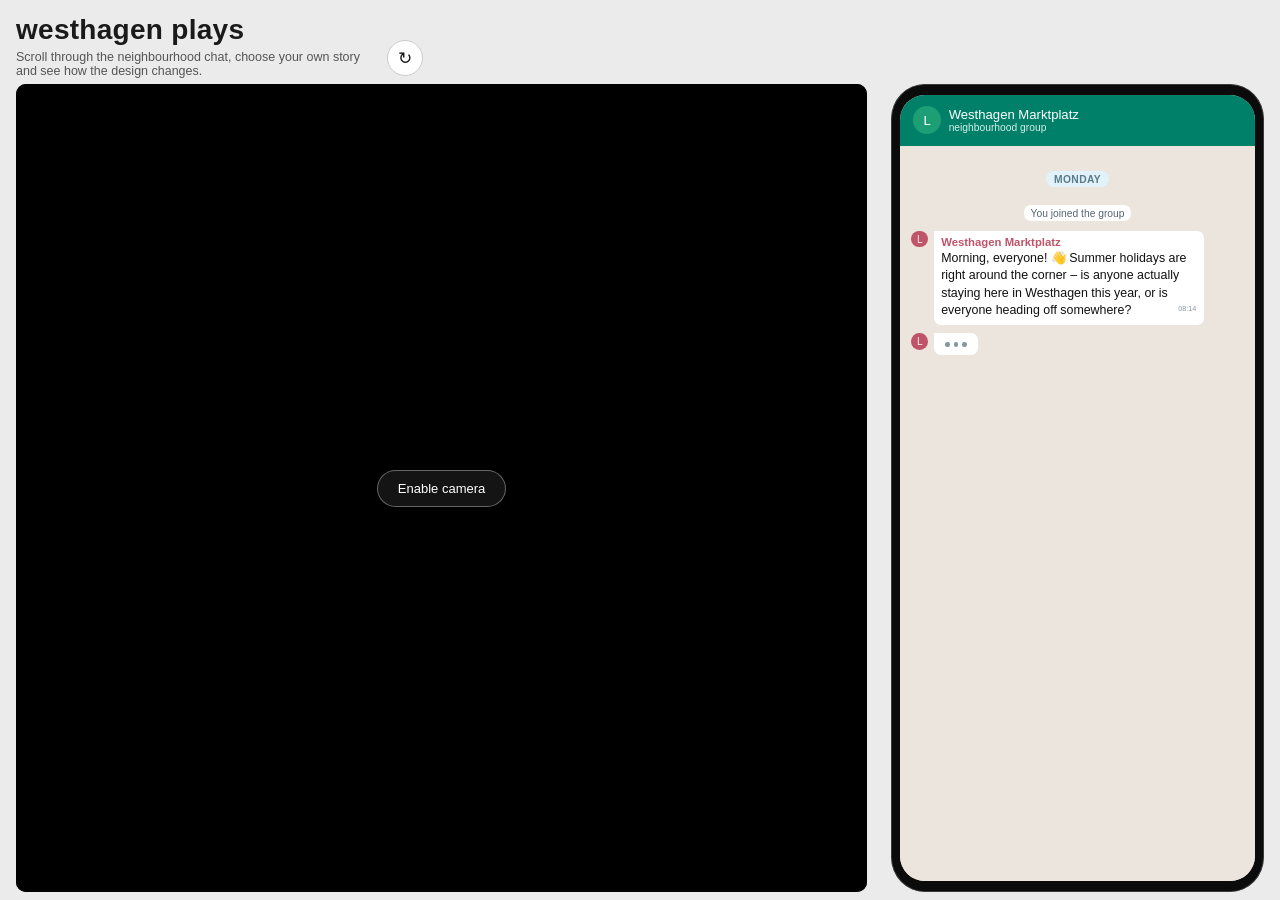
==== commit c9438abc: "Cache-bust CSS/JS with a version query string iOS Safari's reload button doesn't reliably bypass HTT" ====
--- a/demo/WesthagenMarktplatz_Interactive/index.html
+++ b/demo/WesthagenMarktplatz_Interactive/index.html
@@ -4,7 +4,7 @@
 <meta charset="UTF-8">
 <meta name="viewport" content="width=device-width, initial-scale=1">
 <title>Westhagen Plays — Interactive Chat</title>
-<link rel="stylesheet" href="style.css">
+<link rel="stylesheet" href="style.css?v=8">
 </head>
 <body>
 
@@ -39,7 +39,7 @@
   </section>
 </main>
 
-<script src="story.js"></script>
-<script src="engine.js"></script>
+<script src="story.js?v=8"></script>
+<script src="engine.js?v=8"></script>
 </body>
 </html>
--- a/demo/WesthagenMarktplatz_Interactive/style.css
+++ b/demo/WesthagenMarktplatz_Interactive/style.css
@@ -32,8 +32,8 @@
 
 /* ── page header ── */
 .pagehead{
-  flex:0 0 auto; width:100%; max-width:1200px; padding:18px 24px 8px; display:flex;
-  align-items:flex-end; justify-content:space-between; gap:14px;
+  flex:0 0 auto; width:100%; padding:14px 16px 6px; display:flex;
+  align-items:flex-end; gap:10px;
 }
 .pagehead-text h1{margin:0; font-size:clamp(20px,2.6vw,28px); letter-spacing:.01em;}
 .pagehead-text p{margin:4px 0 0; font-size:12.5px; color:#555; max-width:52ch;}
@@ -48,8 +48,8 @@
 
 /* ── layout ── */
 .layout{
-  flex:1 1 auto; min-height:0; width:100%; max-width:1200px; padding:8px 24px 24px;
-  display:flex; gap:32px; align-items:stretch;
+  flex:1 1 auto; min-height:0; width:100%; padding:0 16px 8px;
+  display:flex; gap:24px; align-items:stretch;
 }
 
 /* ── left: camera placeholder ── */
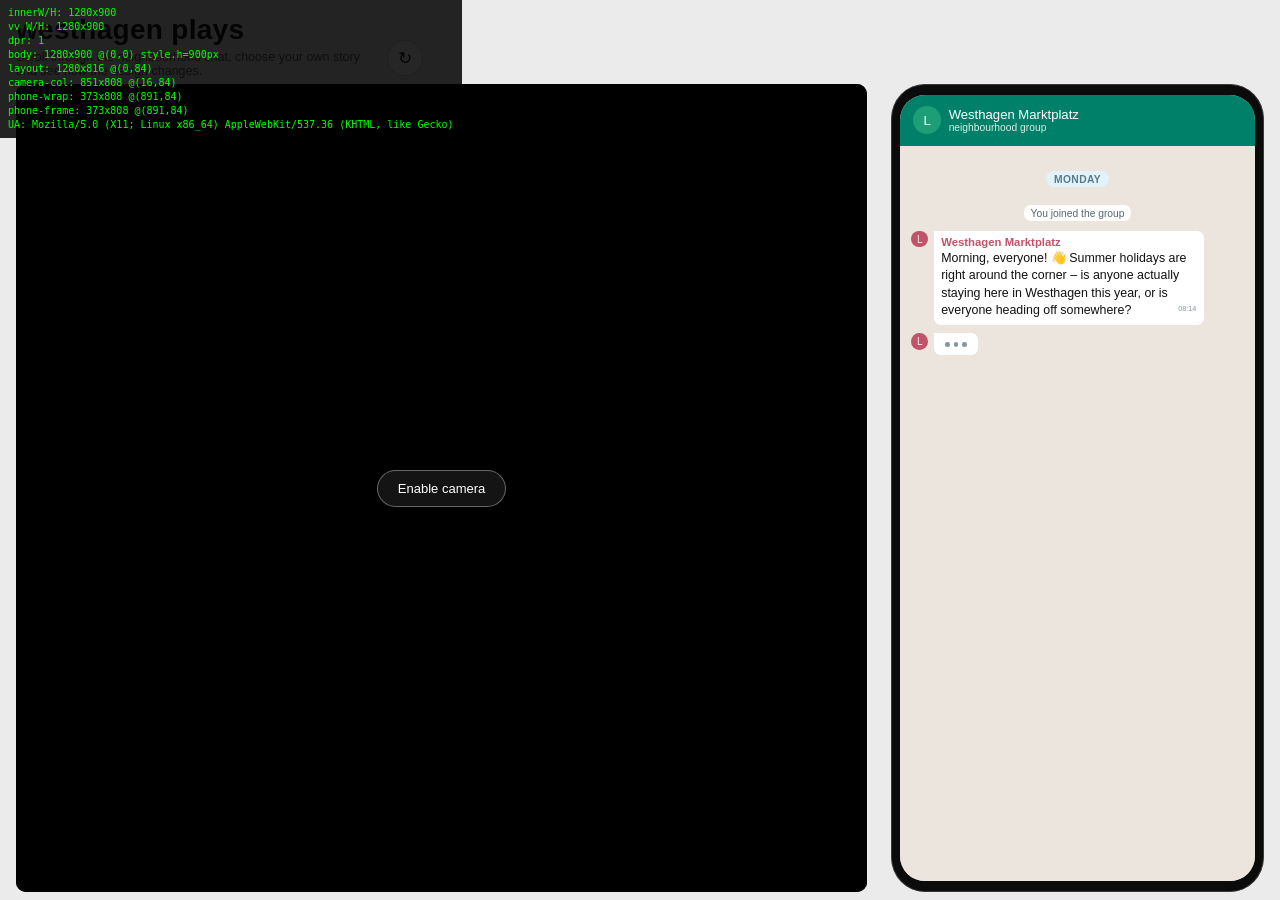
==== commit 03113ef1: "Add temporary on-device debug overlay for the iPad layout mismatch Laptop browser renders the layout" ====
--- a/demo/WesthagenMarktplatz_Interactive/index.html
+++ b/demo/WesthagenMarktplatz_Interactive/index.html
@@ -4,7 +4,7 @@
 <meta charset="UTF-8">
 <meta name="viewport" content="width=device-width, initial-scale=1">
 <title>Westhagen Plays — Interactive Chat</title>
-<link rel="stylesheet" href="style.css?v=8">
+<link rel="stylesheet" href="style.css?v=9">
 </head>
 <body>
 
@@ -39,7 +39,7 @@
   </section>
 </main>
 
-<script src="story.js?v=8"></script>
-<script src="engine.js?v=8"></script>
+<script src="story.js?v=9"></script>
+<script src="engine.js?v=9"></script>
 </body>
 </html>
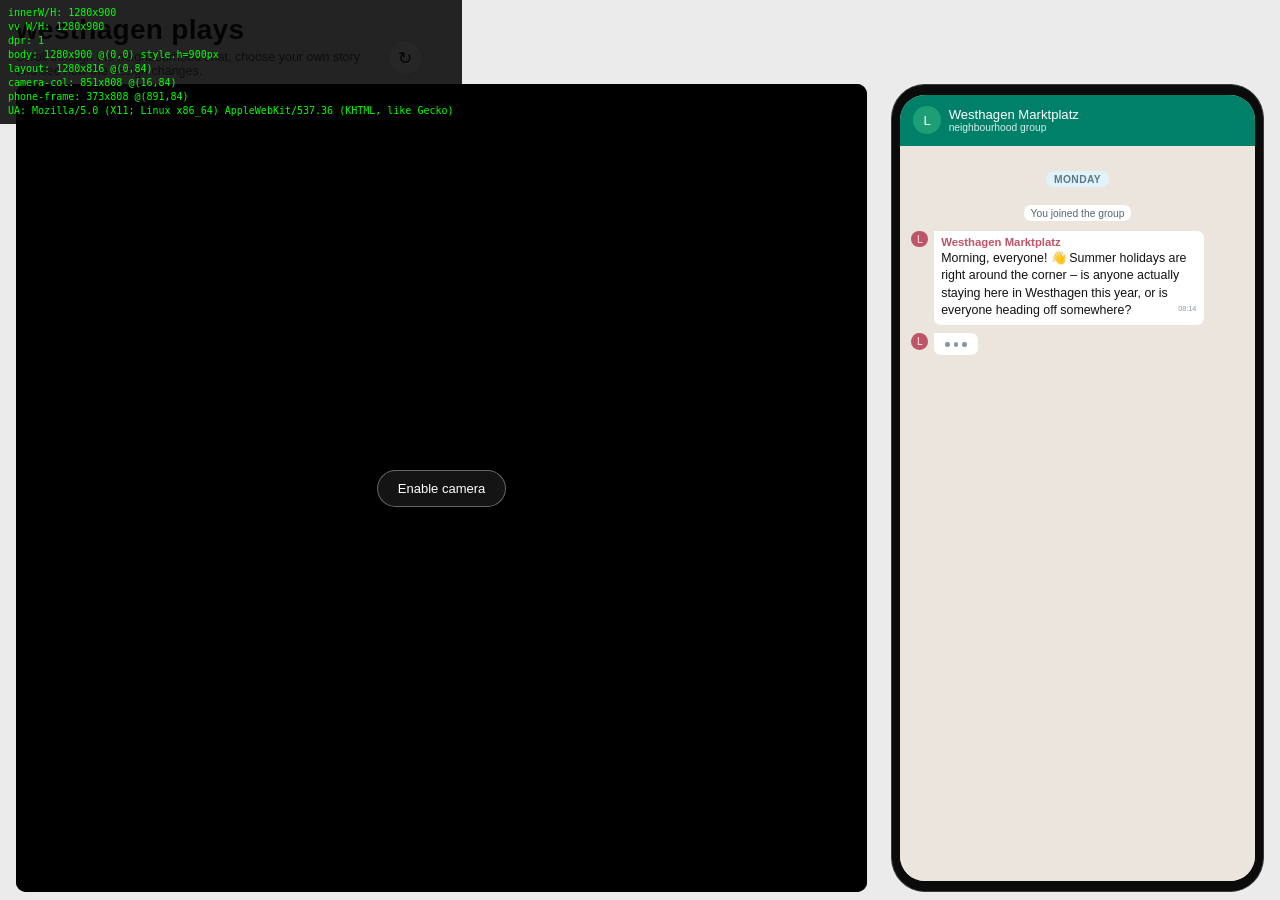
==== commit 9fafd3f8: "Remove .phone-wrap: root cause of the iPad-only layout mismatch The debug overlay (real device data)" ====
--- a/demo/WesthagenMarktplatz_Interactive/index.html
+++ b/demo/WesthagenMarktplatz_Interactive/index.html
@@ -4,7 +4,7 @@
 <meta charset="UTF-8">
 <meta name="viewport" content="width=device-width, initial-scale=1">
 <title>Westhagen Plays — Interactive Chat</title>
-<link rel="stylesheet" href="style.css?v=9">
+<link rel="stylesheet" href="style.css?v=10">
 </head>
 <body>
 
@@ -23,23 +23,21 @@
     <p class="camera-status" id="cameraStatus" hidden></p>
   </section>
 
-  <section class="phone-wrap" aria-label="Chat">
-    <div class="phone-frame">
-      <div class="screen">
-        <div class="waheader">
-          <div class="avatar">L</div>
-          <div class="meta">
-            <div class="title">Westhagen Marktplatz</div>
-            <div class="sub">neighbourhood group</div>
-          </div>
+  <section class="phone-frame" aria-label="Chat">
+    <div class="screen">
+      <div class="waheader">
+        <div class="avatar">L</div>
+        <div class="meta">
+          <div class="title">Westhagen Marktplatz</div>
+          <div class="sub">neighbourhood group</div>
         </div>
-        <div class="chatbody" id="chatbody"></div>
       </div>
+      <div class="chatbody" id="chatbody"></div>
     </div>
   </section>
 </main>
 
-<script src="story.js?v=9"></script>
-<script src="engine.js?v=9"></script>
+<script src="story.js?v=10"></script>
+<script src="engine.js?v=10"></script>
 </body>
 </html>
--- a/demo/WesthagenMarktplatz_Interactive/style.css
+++ b/demo/WesthagenMarktplatz_Interactive/style.css
@@ -76,7 +76,6 @@
 }
 
 /* ── right: phone ── */
-.phone-wrap{flex:0 0 auto; height:100%; display:flex; align-items:center; justify-content:center;}
 .phone-frame{
   /* fixed 19.5:9 phone aspect ratio, always — height is 100% of the row
      (see body height note above), width is derived from it via
@@ -84,8 +83,17 @@
      value, not a percentage: percentage padding resolves against the
      *width*, but that width itself is only known once aspect-ratio
      resolves it from height — percentages here made the bezel render
-     much thicker than intended, presumably a resolution-order quirk. */
-  height:100%; width:auto; aspect-ratio:9/19.5;
+     much thicker than intended, presumably a resolution-order quirk.
+
+     This used to be wrapped in a separate .phone-wrap flex/centering
+     container. iPadOS Safari computed that wrapper's own width wildly
+     wrong (auto-sizing a flex item whose only child uses aspect-ratio +
+     height:100% — a nested flex + aspect-ratio combination it clearly
+     doesn't resolve correctly), stealing all the width meant for
+     .camera-col and floating the phone off-center instead of flush
+     right. Making .phone-frame itself the direct flex item of .layout
+     removes that nested case entirely. */
+  flex:0 0 auto; height:100%; width:auto; aspect-ratio:9/19.5;
   overflow:hidden; background:#0b0b0b; border-radius:9%/4.3%; padding:10px 8px;
   border:1px solid #3a3a3a; display:flex; flex-direction:column;
 }
@@ -274,6 +282,5 @@
   body{height:auto; min-height:100%; overflow:visible;}
   .layout{flex-direction:column; align-items:center;}
   .camera-col{width:100%; height:min(40vh,360px); flex:0 0 auto;}
-  .phone-wrap{height:auto;}
   .phone-frame{height:min(60vh,600px);}
 }
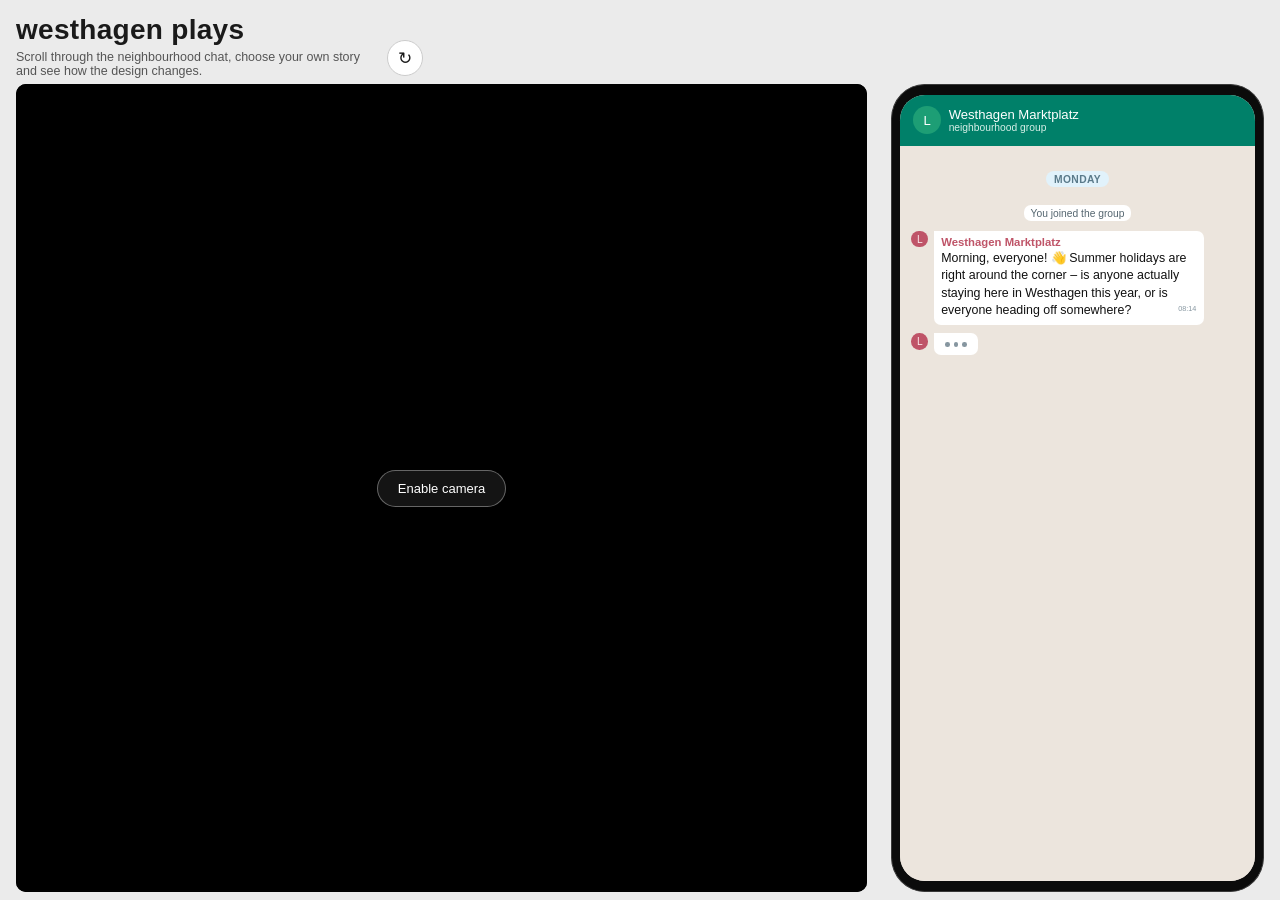
==== commit 91f4e93d: "Remove temporary diagnostic overlay Its job is done — the .phone-wrap flex/aspect-ratio bug it helpe" ====
--- a/demo/WesthagenMarktplatz_Interactive/index.html
+++ b/demo/WesthagenMarktplatz_Interactive/index.html
@@ -4,7 +4,7 @@
 <meta charset="UTF-8">
 <meta name="viewport" content="width=device-width, initial-scale=1">
 <title>Westhagen Plays — Interactive Chat</title>
-<link rel="stylesheet" href="style.css?v=10">
+<link rel="stylesheet" href="style.css?v=11">
 </head>
 <body>
 
@@ -37,7 +37,7 @@
   </section>
 </main>
 
-<script src="story.js?v=10"></script>
-<script src="engine.js?v=10"></script>
+<script src="story.js?v=11"></script>
+<script src="engine.js?v=11"></script>
 </body>
 </html>
